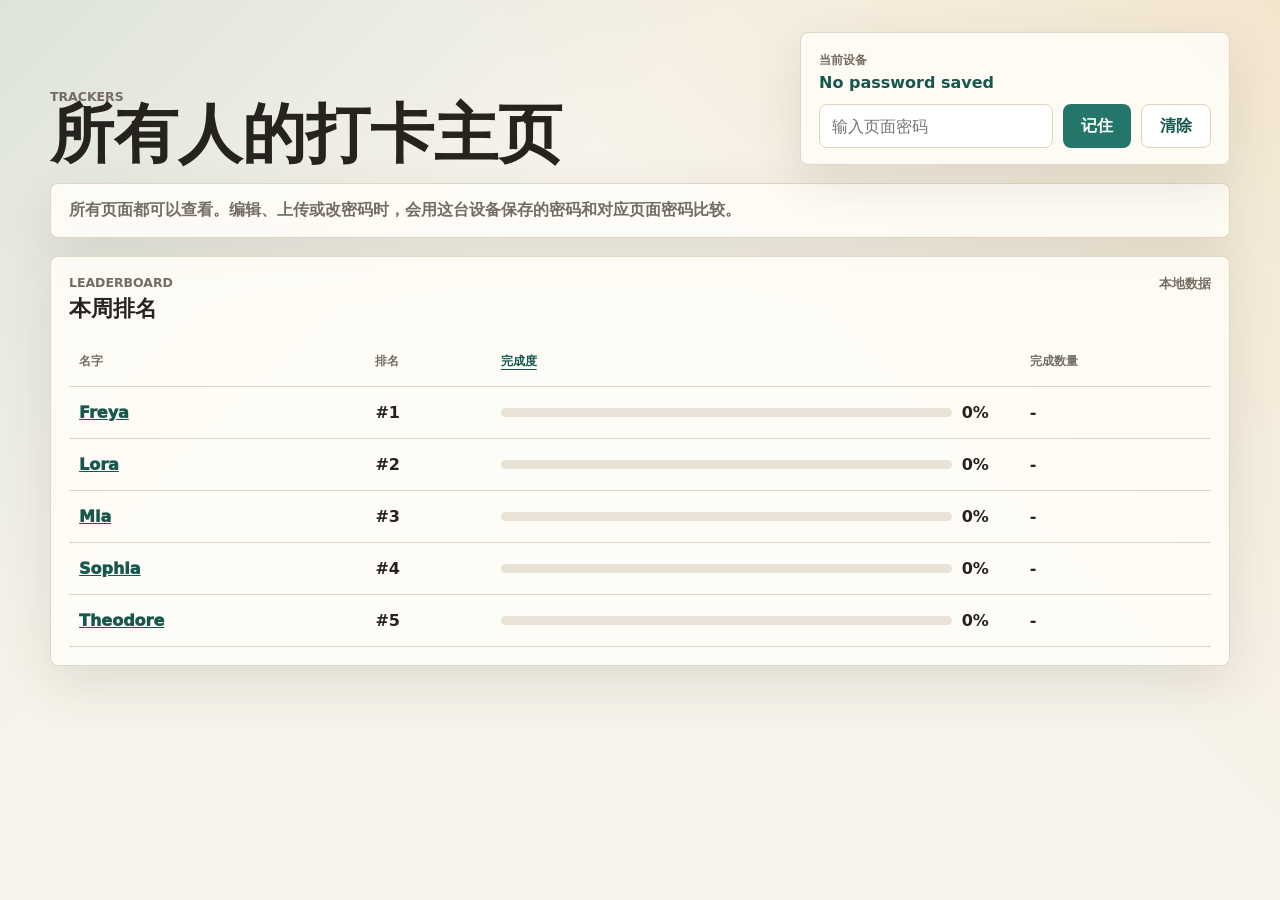
==== docs/index.html @ f343dc4a "Serve trackers site from docs" ====
<!DOCTYPE html>
<html lang="zh-CN">

<head>
    <meta charset="UTF-8">
    <meta name="viewport" content="width=device-width, initial-scale=1.0">
    <meta name="description" content="Trackers family check-in dashboard">
    <title>Trackers</title>
    <link rel="stylesheet" href="style.css">
</head>

<body>
    <main class="home-shell">
        <header class="home-header">
            <div>
                <p class="eyebrow">Trackers</p>
                <h1>所有人的打卡主页</h1>
            </div>
            <section class="password-panel" aria-label="当前设备密码">
                <div>
                    <span class="panel-label">当前设备</span>
                    <strong id="passwordState">No password saved</strong>
                </div>
                <form id="passwordForm" class="password-form">
                    <input id="passwordInput" type="password" autocomplete="current-password" placeholder="输入页面密码">
                    <button type="submit">记住</button>
                    <button id="clearPassword" type="button" class="ghost-button">清除</button>
                </form>
            </section>
        </header>

        <section class="notice-band">
            <p>所有页面都可以查看。编辑、上传或改密码时，会用这台设备保存的密码和对应页面密码比较。</p>
        </section>

        <section class="ranking-panel" aria-label="排名">
            <div class="section-heading">
                <div>
                    <p class="eyebrow">Leaderboard</p>
                    <h2>本周排名</h2>
                </div>
                <span id="rankingUpdated">本地数据</span>
            </div>
            <div class="ranking-table-wrap">
                <table class="ranking-table">
                    <thead>
                        <tr>
                            <th>名字</th>
                            <th>排名</th>
                            <th>
                                <button id="sortByProgress" class="sort-button" type="button">完成度</button>
                            </th>
                            <th>
                                <button id="sortByDone" class="sort-button" type="button">完成数量</button>
                            </th>
                        </tr>
                    </thead>
                    <tbody id="rankingBody"></tbody>
                </table>
            </div>
        </section>
    </main>

    <script src="app.js"></script>
</body>

</html>
---- docs/style.css ----
:root {
    --bg: #f7f3ea;
    --ink: #26231f;
    --muted: #756d63;
    --line: #ded3c2;
    --panel: #fffdf8;
    --accent: #25766a;
    --accent-strong: #17574d;
    --gold: #d89527;
    --shadow: 0 18px 50px rgba(66, 55, 38, 0.12);
}

* {
    box-sizing: border-box;
}

body {
    margin: 0;
    min-height: 100vh;
    background:
        linear-gradient(135deg, rgba(37, 118, 106, 0.12), transparent 34%),
        linear-gradient(225deg, rgba(216, 149, 39, 0.14), transparent 38%),
        var(--bg);
    color: var(--ink);
    font-family: Inter, ui-sans-serif, system-ui, -apple-system, BlinkMacSystemFont, "Segoe UI", sans-serif;
}

.home-shell {
    width: min(1180px, calc(100% - 32px));
    margin: 0 auto;
    padding: 32px 0 48px;
}

.home-header {
    display: grid;
    grid-template-columns: minmax(0, 1fr) minmax(320px, 430px);
    gap: 24px;
    align-items: end;
    margin-bottom: 18px;
}

.eyebrow,
.panel-label {
    margin: 0;
    color: var(--muted);
    font-size: 0.78rem;
    font-weight: 800;
    letter-spacing: 0;
    text-transform: uppercase;
}

h1,
h2,
p {
    margin: 0;
    letter-spacing: 0;
}

h1 {
    max-width: 720px;
    font-size: clamp(2rem, 5vw, 4.6rem);
    line-height: 0.95;
}

h2 {
    font-size: 1.35rem;
}

.password-panel,
.notice-band,
.ranking-panel {
    background: rgba(255, 253, 248, 0.88);
    border: 1px solid rgba(222, 211, 194, 0.9);
    border-radius: 8px;
    box-shadow: var(--shadow);
}

.password-panel {
    padding: 16px 18px;
}

.password-panel strong {
    display: block;
    margin-top: 4px;
    color: var(--accent-strong);
}

.password-form {
    display: grid;
    grid-template-columns: minmax(0, 1fr) auto auto;
    gap: 10px;
    margin-top: 12px;
}

.password-form input {
    min-width: 0;
    height: 44px;
    border: 1px solid var(--line);
    border-radius: 8px;
    padding: 0 12px;
    color: var(--ink);
    font: inherit;
}

button {
    min-height: 44px;
    border: 0;
    border-radius: 8px;
    padding: 0 18px;
    background: var(--accent);
    color: #fff;
    cursor: pointer;
    font: inherit;
    font-weight: 900;
}

.ghost-button {
    border: 1px solid var(--line);
    background: #fff;
    color: var(--accent-strong);
}

.notice-band {
    margin-bottom: 18px;
    padding: 16px 18px;
    color: var(--muted);
    font-weight: 700;
}

.ranking-panel {
    padding: 18px;
}

.section-heading {
    display: flex;
    align-items: flex-start;
    justify-content: space-between;
    gap: 12px;
    margin-bottom: 14px;
}

.section-heading h2 {
    margin-top: 4px;
}

#rankingUpdated {
    color: var(--muted);
    font-size: 0.84rem;
    font-weight: 800;
}

.ranking-table-wrap {
    width: 100%;
    overflow-x: auto;
}

.ranking-table {
    width: 100%;
    min-width: 620px;
    border-collapse: separate;
    border-spacing: 0;
}

.ranking-table th,
.ranking-table td {
    border-bottom: 1px solid var(--line);
    padding: 16px 10px;
    text-align: left;
}

.ranking-table th {
    color: var(--muted);
    font-size: 0.78rem;
    font-weight: 900;
    text-transform: uppercase;
}

.ranking-table td {
    font-weight: 800;
}

.ranking-table a {
    color: var(--accent-strong);
    font-weight: 950;
}

.sort-button {
    min-height: 0;
    border: 0;
    border-radius: 0;
    padding: 0;
    background: transparent;
    color: var(--muted);
    font-size: 0.78rem;
    font-weight: 900;
    text-transform: uppercase;
}

.sort-button.active {
    color: var(--accent-strong);
    text-decoration: underline;
    text-underline-offset: 4px;
}

.ranking-progress {
    display: grid;
    grid-template-columns: minmax(110px, 1fr) 48px;
    gap: 10px;
    align-items: center;
}

.progress-track {
    width: 100%;
    height: 9px;
    border-radius: 999px;
    background: #e9e2d6;
    overflow: hidden;
}

.progress-fill {
    height: 100%;
    border-radius: inherit;
    background: linear-gradient(90deg, var(--accent), var(--gold));
}

@media (max-width: 760px) {
    .home-shell {
        width: min(100% - 20px, 1180px);
        padding-top: 20px;
    }

    .home-header,
    .password-form {
        grid-template-columns: 1fr;
    }

    .section-heading {
        display: block;
    }

    #rankingUpdated {
        display: block;
        margin-top: 8px;
    }
}
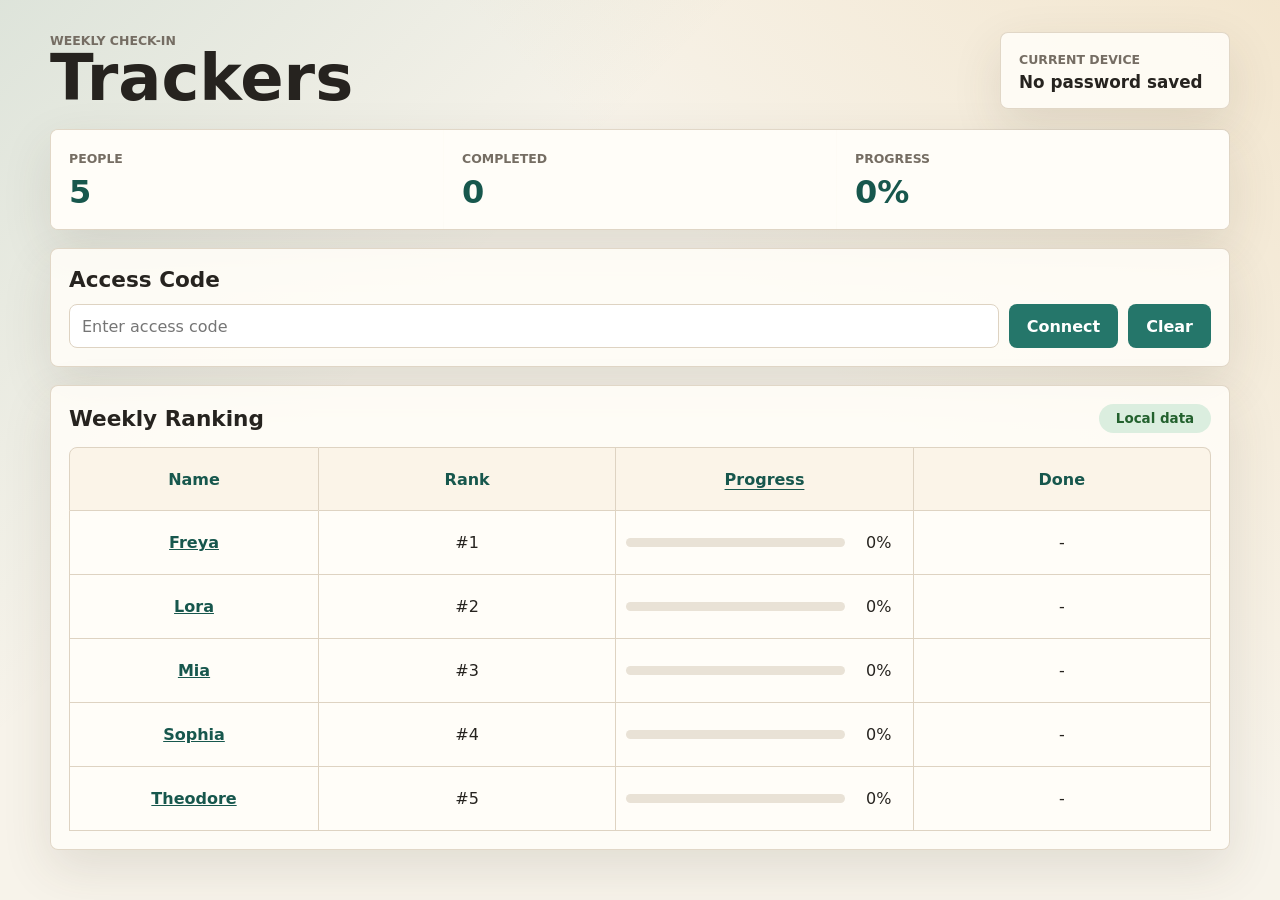
==== commit 046c6797: "Use Sophia UI for trackers home" ====
--- a/docs/index.html
+++ b/docs/index.html
@@ -6,52 +6,63 @@
     <meta name="viewport" content="width=device-width, initial-scale=1.0">
     <meta name="description" content="Trackers family check-in dashboard">
     <title>Trackers</title>
-    <link rel="stylesheet" href="style.css">
+    <link rel="stylesheet" href="tracker-shell.css">
 </head>
 
 <body>
-    <main class="home-shell">
-        <header class="home-header">
+    <main class="app-shell">
+        <section class="topbar">
             <div>
-                <p class="eyebrow">Trackers</p>
-                <h1>所有人的打卡主页</h1>
+                <p class="eyebrow">Weekly Check-in</p>
+                <h1>Trackers</h1>
             </div>
-            <section class="password-panel" aria-label="当前设备密码">
-                <div>
-                    <span class="panel-label">当前设备</span>
-                    <strong id="passwordState">No password saved</strong>
-                </div>
-                <form id="passwordForm" class="password-form">
-                    <input id="passwordInput" type="password" autocomplete="current-password" placeholder="输入页面密码">
-                    <button type="submit">记住</button>
-                    <button id="clearPassword" type="button" class="ghost-button">清除</button>
-                </form>
-            </section>
-        </header>
-
-        <section class="notice-band">
-            <p>所有页面都可以查看。编辑、上传或改密码时，会用这台设备保存的密码和对应页面密码比较。</p>
+            <div class="week-card">
+                <span class="week-label">Current Device</span>
+                <strong id="passwordState">No password saved</strong>
+            </div>
         </section>
 
-        <section class="ranking-panel" aria-label="排名">
-            <div class="section-heading">
-                <div>
-                    <p class="eyebrow">Leaderboard</p>
-                    <h2>本周排名</h2>
-                </div>
-                <span id="rankingUpdated">本地数据</span>
+        <section class="summary-strip" aria-label="Tracker summary">
+            <div>
+                <span class="summary-label">People</span>
+                <strong id="peopleCount">0</strong>
             </div>
-            <div class="ranking-table-wrap">
-                <table class="ranking-table">
+            <div>
+                <span class="summary-label">Completed</span>
+                <strong id="totalDone">0</strong>
+            </div>
+            <div>
+                <span class="summary-label">Progress</span>
+                <strong id="overallProgress">0%</strong>
+            </div>
+        </section>
+
+        <section id="accessGate" class="access-gate">
+            <h2>Access Code</h2>
+            <form id="passwordForm" class="access-form">
+                <input id="passwordInput" type="password" autocomplete="current-password" placeholder="Enter access code">
+                <button type="submit">Connect</button>
+                <button id="clearPassword" type="button" class="secondary-button">Clear</button>
+            </form>
+        </section>
+
+        <section class="tracker-panel">
+            <div class="panel-header">
+                <h2>Weekly Ranking</h2>
+                <span id="rankingUpdated" class="save-status saved">Local data</span>
+            </div>
+
+            <div class="table-wrap">
+                <table class="tracker-table ranking-table">
                     <thead>
                         <tr>
-                            <th>名字</th>
-                            <th>排名</th>
+                            <th class="item-col">Name</th>
+                            <th>Rank</th>
                             <th>
-                                <button id="sortByProgress" class="sort-button" type="button">完成度</button>
+                                <button id="sortByProgress" class="sort-button" type="button">Progress</button>
                             </th>
                             <th>
-                                <button id="sortByDone" class="sort-button" type="button">完成数量</button>
+                                <button id="sortByDone" class="sort-button" type="button">Done</button>
                             </th>
                         </tr>
                     </thead>
--- a/docs/tracker-shell.css
+++ b/docs/tracker-shell.css
@@ -0,0 +1,409 @@
+:root {
+    --bg: #f7f3ea;
+    --ink: #26231f;
+    --muted: #756d63;
+    --line: #ded3c2;
+    --panel: #fffdf8;
+    --accent: #25766a;
+    --accent-strong: #17574d;
+    --accent-soft: #d9eee8;
+    --gold: #d89527;
+    --disabled: #f1eee8;
+    --disabled-text: #aaa196;
+    --shadow: 0 18px 50px rgba(66, 55, 38, 0.12);
+}
+
+* {
+    box-sizing: border-box;
+}
+
+body {
+    margin: 0;
+    min-height: 100vh;
+    background:
+        linear-gradient(135deg, rgba(37, 118, 106, 0.12), transparent 34%),
+        linear-gradient(225deg, rgba(216, 149, 39, 0.14), transparent 38%),
+        var(--bg);
+    color: var(--ink);
+    font-family: Inter, ui-sans-serif, system-ui, -apple-system, BlinkMacSystemFont, "Segoe UI", sans-serif;
+}
+
+.app-shell {
+    width: min(1180px, calc(100% - 32px));
+    margin: 0 auto;
+    padding: 32px 0 48px;
+}
+
+.topbar {
+    display: flex;
+    align-items: flex-end;
+    justify-content: space-between;
+    gap: 24px;
+    margin-bottom: 20px;
+}
+
+.eyebrow,
+.summary-label,
+.week-label {
+    margin: 0;
+    color: var(--muted);
+    font-size: 0.78rem;
+    font-weight: 800;
+    letter-spacing: 0;
+    text-transform: uppercase;
+}
+
+h1,
+h2,
+h3 {
+    margin: 0;
+    letter-spacing: 0;
+}
+
+h1 {
+    font-size: clamp(2rem, 5vw, 4.6rem);
+    line-height: 0.95;
+}
+
+h2 {
+    font-size: 1.35rem;
+}
+
+.week-card,
+.summary-strip,
+.tracker-panel,
+.access-gate {
+    background: rgba(255, 253, 248, 0.88);
+    border: 1px solid rgba(222, 211, 194, 0.9);
+    box-shadow: var(--shadow);
+}
+
+.week-card {
+    min-width: 230px;
+    border-radius: 8px;
+    padding: 16px 18px;
+}
+
+.week-card strong {
+    display: block;
+    margin-top: 4px;
+    font-size: 1.05rem;
+}
+
+.summary-strip {
+    display: grid;
+    grid-template-columns: repeat(3, 1fr);
+    gap: 1px;
+    overflow: hidden;
+    border-radius: 8px;
+    margin-bottom: 18px;
+}
+
+.summary-strip > div {
+    min-height: 92px;
+    padding: 18px;
+    background: var(--panel);
+}
+
+.summary-strip strong {
+    display: block;
+    margin-top: 6px;
+    font-size: 2rem;
+    color: var(--accent-strong);
+}
+
+.tracker-panel,
+.access-gate {
+    border-radius: 8px;
+    padding: 18px;
+}
+
+.access-gate {
+    margin-bottom: 18px;
+}
+
+.access-form {
+    display: flex;
+    gap: 10px;
+    margin-top: 12px;
+}
+
+.access-form input {
+    flex: 1;
+    min-width: 0;
+    height: 44px;
+    border: 1px solid var(--line);
+    border-radius: 8px;
+    padding: 0 12px;
+    color: var(--ink);
+    font: inherit;
+}
+
+.access-form button {
+    height: 44px;
+    border: 0;
+    border-radius: 8px;
+    padding: 0 18px;
+    background: var(--accent);
+    color: #fff;
+    cursor: pointer;
+    font: inherit;
+    font-weight: 900;
+}
+
+.secondary-button {
+    border: 1px solid var(--line);
+    background: #fff;
+    color: var(--accent-strong);
+}
+
+.panel-header {
+    display: flex;
+    align-items: center;
+    justify-content: space-between;
+    gap: 12px;
+    margin-bottom: 14px;
+}
+
+.save-status {
+    min-width: 112px;
+    border-radius: 999px;
+    padding: 7px 12px;
+    background: var(--accent-soft);
+    color: var(--accent-strong);
+    font-size: 0.84rem;
+    font-weight: 800;
+    text-align: center;
+}
+
+.save-status.saving {
+    background: #fff0c9;
+    color: #8a5b05;
+}
+
+.save-status.saved {
+    background: #dbeedf;
+    color: #23612e;
+}
+
+.save-status.error {
+    background: #ffe0dd;
+    color: #9b241a;
+}
+
+.error-message {
+    margin: 0 0 14px;
+    border: 1px solid #efb3ad;
+    border-radius: 8px;
+    padding: 10px 12px;
+    background: #fff4f2;
+    color: #9b241a;
+    font-size: 0.92rem;
+    font-weight: 700;
+}
+
+.table-wrap {
+    width: 100%;
+    overflow-x: auto;
+}
+
+.tracker-table {
+    width: 100%;
+    min-width: 860px;
+    border-collapse: separate;
+    border-spacing: 0;
+    table-layout: fixed;
+}
+
+.tracker-table th,
+.tracker-table td {
+    border-right: 1px solid var(--line);
+    border-bottom: 1px solid var(--line);
+    height: 82px;
+    padding: 10px;
+    text-align: center;
+    background: #fffdf8;
+}
+
+.tracker-table th:first-child,
+.tracker-table td:first-child {
+    border-left: 1px solid var(--line);
+}
+
+.tracker-table thead th {
+    border-top: 1px solid var(--line);
+    background: #fbf4e8;
+    color: var(--accent-strong);
+}
+
+.tracker-table thead th:first-child {
+    border-top-left-radius: 8px;
+}
+
+.tracker-table thead th:last-child {
+    border-top-right-radius: 8px;
+}
+
+.item-col {
+    width: 250px;
+}
+
+.item-cell {
+    text-align: left;
+}
+
+.item-name {
+    display: block;
+    font-size: 1rem;
+    font-weight: 900;
+}
+
+.item-detail {
+    display: block;
+    margin-top: 5px;
+    color: var(--muted);
+    font-size: 0.85rem;
+}
+
+.day-name {
+    display: block;
+    font-size: 0.96rem;
+}
+
+.day-date {
+    display: block;
+    margin-top: 4px;
+    color: var(--muted);
+    font-size: 0.8rem;
+}
+
+.check-cell.disabled {
+    background: var(--disabled);
+    color: var(--disabled-text);
+}
+
+.not-scheduled {
+    color: var(--disabled-text);
+    font-size: 0.82rem;
+    font-weight: 800;
+}
+
+.check-button {
+    width: 42px;
+    height: 42px;
+    border: 2px solid #b7aa99;
+    border-radius: 50%;
+    background: #fff;
+    color: transparent;
+    cursor: pointer;
+    font-size: 1.25rem;
+    line-height: 1;
+}
+
+.check-button:hover {
+    border-color: var(--accent);
+}
+
+.check-button.checked {
+    border-color: var(--accent);
+    background: var(--accent);
+    color: #fff;
+}
+
+.check-button:disabled {
+    cursor: progress;
+    opacity: 0.68;
+}
+
+.update-time {
+    display: block;
+    margin-top: 8px;
+    color: var(--muted);
+    font-size: 0.72rem;
+    font-weight: 700;
+}
+
+.empty-row {
+    height: 120px;
+    color: var(--muted);
+    font-weight: 800;
+}
+
+.today {
+    box-shadow: inset 0 0 0 3px rgba(216, 149, 39, 0.24);
+}
+
+.ranking-table th,
+.ranking-table td {
+    height: 64px;
+}
+
+.ranking-table a {
+    color: var(--accent-strong);
+}
+
+.ranking-progress {
+    display: grid;
+    grid-template-columns: minmax(120px, 1fr) 48px;
+    gap: 10px;
+    align-items: center;
+}
+
+.progress-track {
+    width: 100%;
+    height: 9px;
+    border-radius: 999px;
+    background: #e9e2d6;
+    overflow: hidden;
+}
+
+.progress-fill {
+    height: 100%;
+    border-radius: inherit;
+    background: linear-gradient(90deg, var(--accent), var(--gold));
+}
+
+.sort-button {
+    min-height: 0;
+    border: 0;
+    border-radius: 0;
+    padding: 0;
+    background: transparent;
+    color: var(--accent-strong);
+    font: inherit;
+    font-weight: 900;
+    cursor: pointer;
+}
+
+.sort-button.active {
+    text-decoration: underline;
+    text-underline-offset: 4px;
+}
+
+@media (max-width: 760px) {
+    .app-shell {
+        width: min(100% - 20px, 1180px);
+        padding-top: 20px;
+    }
+
+    .topbar {
+        display: block;
+    }
+
+    .week-card {
+        margin-top: 18px;
+    }
+
+    .summary-strip {
+        grid-template-columns: 1fr;
+    }
+
+    .access-form {
+        display: block;
+    }
+
+    .access-form button {
+        width: 100%;
+        margin-top: 10px;
+    }
+}
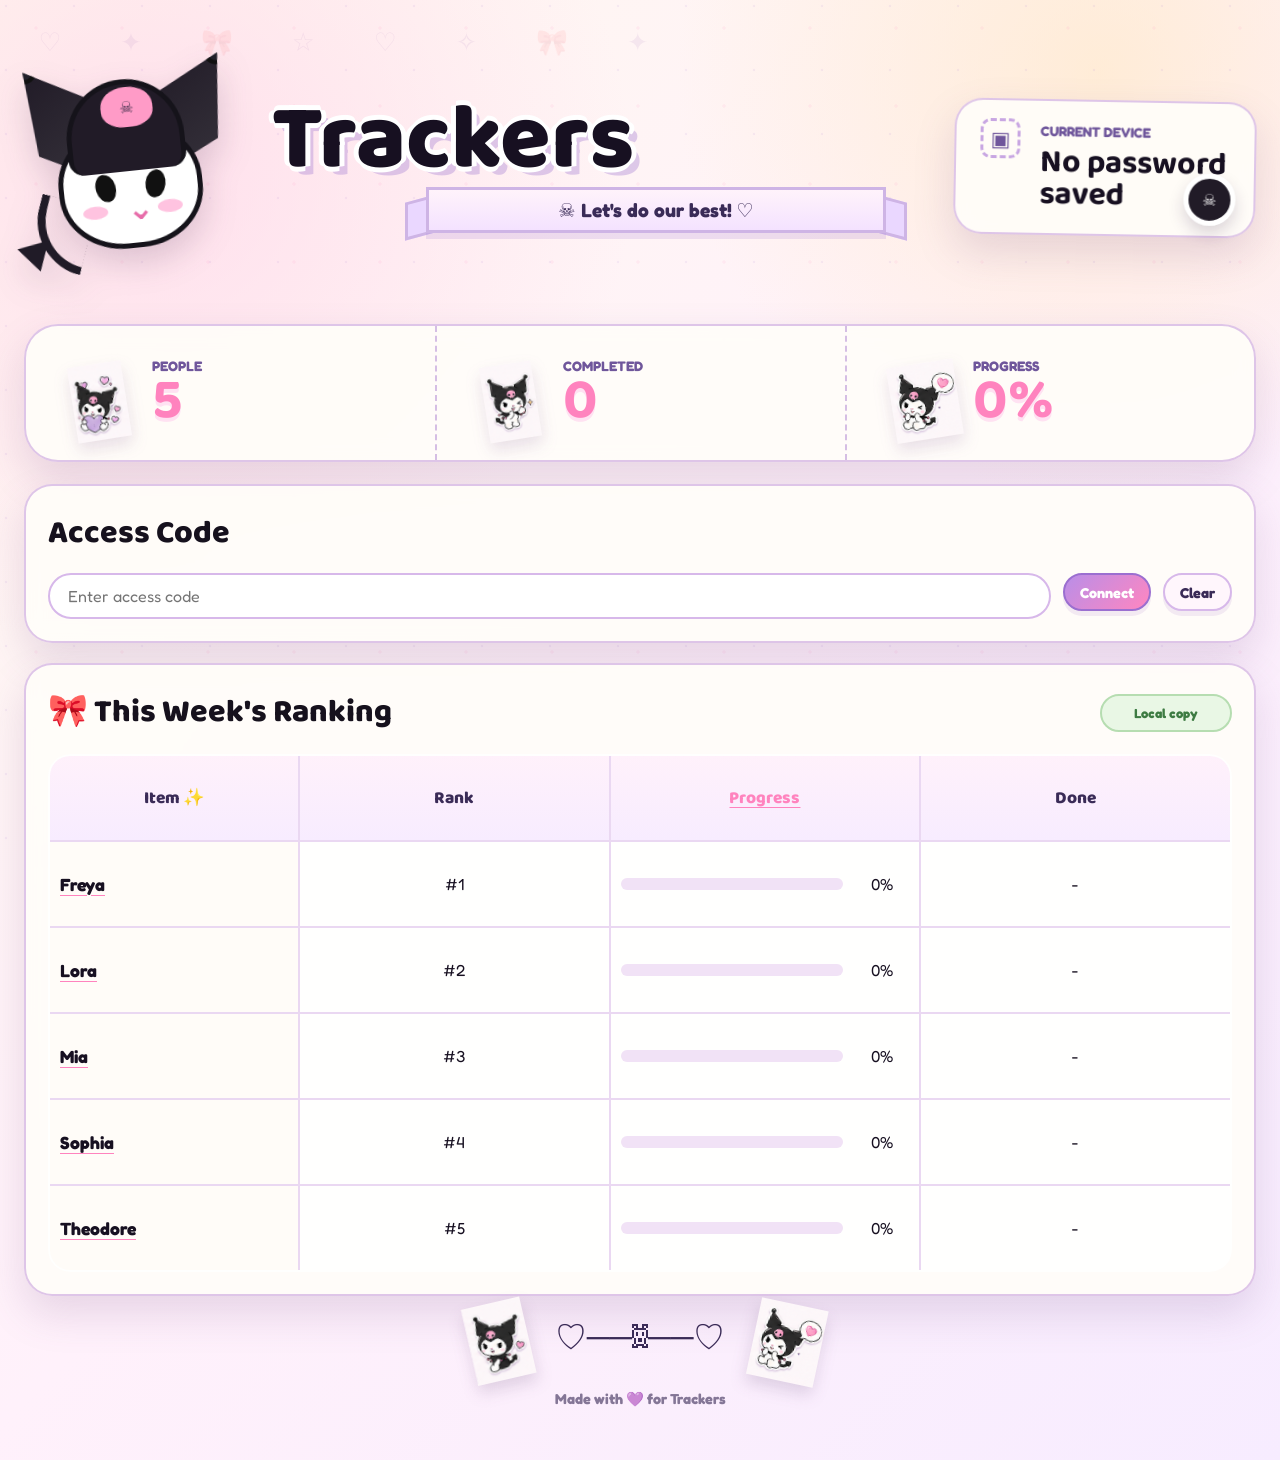
==== commit c090d457: "Use live Sophia Kuromi UI" ====
--- a/docs/index.html
+++ b/docs/index.html
@@ -10,28 +10,50 @@
 </head>
 
 <body>
+    <div class="page-pattern" aria-hidden="true"></div>
+
     <main class="app-shell">
-        <section class="topbar">
-            <div>
-                <p class="eyebrow">Weekly Check-in</p>
+        <section class="hero">
+            <div class="hero-copy">
+                <div class="hero-mascot mini-title-mascot" aria-hidden="true">
+                    <div class="mascot">
+                        <div class="ear ear-left"></div>
+                        <div class="ear ear-right"></div>
+                        <div class="face">
+                            <div class="skull">☠</div>
+                            <div class="eye eye-left"></div>
+                            <div class="eye eye-right"></div>
+                            <div class="blush blush-left"></div>
+                            <div class="blush blush-right"></div>
+                        </div>
+                        <div class="tail"></div>
+                    </div>
+                </div>
                 <h1>Trackers</h1>
+                <p class="ribbon"><span>☠</span> Let's do our best! <span>♡</span></p>
             </div>
+
             <div class="week-card">
+                <span class="calendar-icon" aria-hidden="true">▣</span>
                 <span class="week-label">Current Device</span>
                 <strong id="passwordState">No password saved</strong>
+                <span class="mini-mascot" aria-hidden="true">☠</span>
             </div>
         </section>
 
         <section class="summary-strip" aria-label="Tracker summary">
-            <div>
+            <div class="summary-card">
+                <span class="summary-icon"><img src="assets/item-3.png" alt=""></span>
                 <span class="summary-label">People</span>
                 <strong id="peopleCount">0</strong>
             </div>
-            <div>
+            <div class="summary-card">
+                <span class="summary-icon"><img src="assets/item-2.png" alt=""></span>
                 <span class="summary-label">Completed</span>
                 <strong id="totalDone">0</strong>
             </div>
-            <div>
+            <div class="summary-card">
+                <span class="summary-icon"><img src="assets/item-4.png" alt=""></span>
                 <span class="summary-label">Progress</span>
                 <strong id="overallProgress">0%</strong>
             </div>
@@ -48,15 +70,17 @@
 
         <section class="tracker-panel">
             <div class="panel-header">
-                <h2>Weekly Ranking</h2>
-                <span id="rankingUpdated" class="save-status saved">Local data</span>
+                <h2><span aria-hidden="true">🎀</span> This Week's Ranking</h2>
+                <div class="panel-actions">
+                    <span id="rankingUpdated" class="save-status saved">Local copy</span>
+                </div>
             </div>
 
             <div class="table-wrap">
                 <table class="tracker-table ranking-table">
                     <thead>
                         <tr>
-                            <th class="item-col">Name</th>
+                            <th class="item-col">Item ✨</th>
                             <th>Rank</th>
                             <th>
                                 <button id="sortByProgress" class="sort-button" type="button">Progress</button>
@@ -70,6 +94,13 @@
                 </table>
             </div>
         </section>
+
+        <div class="sticker-floor" aria-hidden="true">
+            <span class="book-sticker"><img src="assets/item-1.png" alt=""></span>
+            <span class="bat-ribbon">♡──☠──♡</span>
+            <span class="potion-sticker"><img src="assets/item-4.png" alt=""></span>
+        </div>
+        <footer class="footer">Made with 💜 for Trackers</footer>
     </main>
 
     <script src="app.js"></script>
--- a/docs/tracker-shell.css
+++ b/docs/tracker-shell.css
@@ -1,16 +1,19 @@
+@import url('https://fonts.googleapis.com/css2?family=Baloo+2:wght@600;700;800&family=Fredoka:wght@500;600;700&display=swap');
+
 :root {
-    --bg: #f7f3ea;
-    --ink: #26231f;
-    --muted: #756d63;
-    --line: #ded3c2;
-    --panel: #fffdf8;
-    --accent: #25766a;
-    --accent-strong: #17574d;
-    --accent-soft: #d9eee8;
-    --gold: #d89527;
-    --disabled: #f1eee8;
-    --disabled-text: #aaa196;
-    --shadow: 0 18px 50px rgba(66, 55, 38, 0.12);
+    --ink: #171021;
+    --plum: #6f569b;
+    --deep-plum: #3a2b57;
+    --violet: #a881d5;
+    --pink: #ff83be;
+    --soft-pink: #ffeaf6;
+    --cream: #fffaf1;
+    --paper: rgba(255, 253, 249, 0.92);
+    --line: #ead8f2;
+    --line-strong: #d7b8ea;
+    --gold: #ffd36e;
+    --shadow: 0 18px 40px rgba(122, 82, 141, 0.18);
+    --soft-shadow: 0 8px 24px rgba(152, 105, 171, 0.14);
 }
 
 * {
@@ -20,228 +23,601 @@
 body {
     margin: 0;
     min-height: 100vh;
+    color: var(--ink);
+    font-family: 'Fredoka', ui-sans-serif, system-ui, -apple-system, BlinkMacSystemFont, "Segoe UI", sans-serif;
     background:
-        linear-gradient(135deg, rgba(37, 118, 106, 0.12), transparent 34%),
-        linear-gradient(225deg, rgba(216, 149, 39, 0.14), transparent 38%),
-        var(--bg);
-    color: var(--ink);
-    font-family: Inter, ui-sans-serif, system-ui, -apple-system, BlinkMacSystemFont, "Segoe UI", sans-serif;
+        radial-gradient(circle at 12% 12%, rgba(255, 205, 232, 0.55), transparent 28%),
+        radial-gradient(circle at 86% 5%, rgba(255, 230, 184, 0.52), transparent 24%),
+        linear-gradient(135deg, #fff8ee 0%, #fff1fb 52%, #f7ecff 100%);
+    overflow-x: hidden;
+}
+
+.page-pattern {
+    position: fixed;
+    inset: 0;
+    pointer-events: none;
+    opacity: 0.52;
+    background-image:
+        radial-gradient(circle at 6px 6px, rgba(169, 129, 213, 0.2) 1.4px, transparent 1.6px),
+        radial-gradient(circle at 36px 28px, rgba(255, 131, 190, 0.18) 1.5px, transparent 1.7px);
+    background-size: 68px 64px, 86px 78px;
+}
+
+.page-pattern::before,
+.page-pattern::after {
+    content: "♡  ✦  🎀  ☆  ♡  ✧  🎀  ✦";
+    position: fixed;
+    left: 3vw;
+    right: 3vw;
+    color: rgba(143, 94, 178, 0.18);
+    font-size: clamp(1rem, 2vw, 1.8rem);
+    letter-spacing: 26px;
+    white-space: nowrap;
+}
+
+.page-pattern::before {
+    top: 26px;
+}
+
+.page-pattern::after {
+    bottom: 28px;
 }
 
 .app-shell {
-    width: min(1180px, calc(100% - 32px));
+    width: min(1380px, calc(100% - 48px));
     margin: 0 auto;
-    padding: 32px 0 48px;
-}
-
-.topbar {
-    display: flex;
-    align-items: flex-end;
-    justify-content: space-between;
+    padding: 30px 0 34px;
+    position: relative;
+    z-index: 1;
+}
+
+.hero {
+    min-height: 276px;
+    display: grid;
+    grid-template-columns: minmax(520px, 1fr) 330px;
+    align-items: center;
     gap: 24px;
-    margin-bottom: 20px;
+    margin-bottom: 18px;
+}
+
+.sr-only {
+    position: absolute;
+    width: 1px;
+    height: 1px;
+    padding: 0;
+    margin: -1px;
+    overflow: hidden;
+    clip: rect(0, 0, 0, 0);
+    white-space: nowrap;
+    border: 0;
+}
+
+.hero-mascot {
+    min-height: 248px;
+    position: relative;
+}
+
+.mascot {
+    position: absolute;
+    left: 24px;
+    top: 8px;
+    width: 210px;
+    height: 218px;
+    filter: drop-shadow(0 14px 16px rgba(69, 43, 77, 0.18));
+    transform: rotate(-6deg);
+}
+
+.ear {
+    position: absolute;
+    top: 8px;
+    width: 78px;
+    height: 112px;
+    background: linear-gradient(145deg, #211b27, #35313a);
+    border: 4px solid #16131a;
+    z-index: 1;
+}
+
+.ear::before {
+    content: "";
+    position: absolute;
+    width: 18px;
+    height: 18px;
+    border-radius: 50%;
+    background: #22202a;
+    border: 4px solid #111;
+    top: -16px;
+}
+
+.ear-left {
+    left: 2px;
+    clip-path: polygon(8% 2%, 96% 34%, 82% 100%, 18% 78%);
+}
+
+.ear-left::before {
+    left: -10px;
+}
+
+.ear-right {
+    right: 0;
+    clip-path: polygon(92% 2%, 4% 34%, 18% 100%, 82% 78%);
+}
+
+.ear-right::before {
+    right: -10px;
+}
+
+.face {
+    position: absolute;
+    left: 32px;
+    top: 70px;
+    width: 144px;
+    height: 126px;
+    border-radius: 48% 48% 45% 45%;
+    background: #fff;
+    border: 5px solid #15131a;
+    z-index: 2;
+}
+
+.face::before {
+    content: "";
+    position: absolute;
+    inset: -48px 8px 72px;
+    background: #211b27;
+    border: 5px solid #15131a;
+    border-bottom: 0;
+    border-radius: 70px 70px 18px 18px;
+    z-index: -1;
+}
+
+.skull {
+    position: absolute;
+    left: 45px;
+    top: -40px;
+    width: 52px;
+    height: 40px;
+    display: grid;
+    place-items: center;
+    border-radius: 48% 48% 42% 42%;
+    background: #ff9bc7;
+    color: #46334f;
+    font-size: 1rem;
+    font-weight: 800;
+}
+
+.eye {
+    position: absolute;
+    top: 45px;
+    width: 20px;
+    height: 28px;
+    background: #111;
+    border-radius: 50%;
+}
+
+.eye-left {
+    left: 32px;
+    transform: rotate(-12deg);
+}
+
+.eye-right {
+    right: 32px;
+    transform: rotate(12deg);
+}
+
+.face::after {
+    content: "⌄";
+    position: absolute;
+    left: 61px;
+    top: 62px;
+    color: #e76ca9;
+    font-size: 2rem;
+    font-weight: 800;
+}
+
+.blush {
+    position: absolute;
+    top: 76px;
+    width: 25px;
+    height: 13px;
+    border-radius: 50%;
+    background: rgba(255, 145, 197, 0.54);
+}
+
+.blush-left {
+    left: 17px;
+}
+
+.blush-right {
+    right: 17px;
+}
+
+.tail {
+    position: absolute;
+    left: 2px;
+    top: 140px;
+    width: 56px;
+    height: 70px;
+    border-left: 8px solid #201b27;
+    border-bottom: 8px solid #201b27;
+    border-radius: 0 0 0 58px;
+    transform: rotate(20deg);
+}
+
+.tail::after {
+    content: "";
+    position: absolute;
+    left: -19px;
+    bottom: -14px;
+    border-top: 16px solid transparent;
+    border-bottom: 16px solid transparent;
+    border-right: 28px solid #201b27;
+}
+
+.hero-copy {
+    align-self: center;
+}
+
+.title-art {
+    display: block;
+    width: min(660px, 100%);
+    height: auto;
+    filter: drop-shadow(0 18px 20px rgba(128, 81, 148, 0.12));
+}
+
+.sparkle-row {
+    color: var(--deep-plum);
+    font-size: 1.2rem;
+    margin-bottom: 4px;
+    opacity: 0.9;
 }
 
 .eyebrow,
-.summary-label,
-.week-label {
+.week-label,
+.summary-label {
     margin: 0;
-    color: var(--muted);
-    font-size: 0.78rem;
+    color: var(--plum);
+    font-size: 0.86rem;
     font-weight: 800;
     letter-spacing: 0;
     text-transform: uppercase;
 }
 
 h1,
-h2,
-h3 {
+h2 {
     margin: 0;
     letter-spacing: 0;
 }
 
 h1 {
-    font-size: clamp(2rem, 5vw, 4.6rem);
-    line-height: 0.95;
-}
-
-h2 {
-    font-size: 1.35rem;
+    color: #171021;
+    font-family: 'Baloo 2', 'Fredoka', sans-serif;
+    font-size: clamp(3.6rem, 7.2vw, 6.4rem);
+    line-height: 0.82;
+    font-weight: 800;
+    text-shadow:
+        0 5px 0 #ffffff,
+        5px 0 0 #ffffff,
+        -5px 0 0 #ffffff,
+        0 -5px 0 #ffffff,
+        8px 8px 0 rgba(174, 139, 215, 0.42);
+}
+
+h1::first-line {
+    color: #171021;
+}
+
+.ribbon {
+    width: min(460px, 92%);
+    margin: 8px 0 0 154px;
+    padding: 8px 22px;
+    color: var(--deep-plum);
+    background: linear-gradient(180deg, #fff3fb, #f4e2ff);
+    border: 3px solid #ceb4e5;
+    box-shadow: 0 6px 0 rgba(174, 139, 215, 0.22);
+    text-align: center;
+    font-size: 1.2rem;
+    font-weight: 800;
+    position: relative;
+}
+
+.ribbon::before,
+.ribbon::after {
+    content: "";
+    position: absolute;
+    top: 7px;
+    width: 36px;
+    height: 32px;
+    background: #ead7ff;
+    border: 3px solid #ceb4e5;
+    z-index: -1;
+}
+
+.ribbon::before {
+    left: -24px;
+    transform: skewY(-15deg);
+}
+
+.ribbon::after {
+    right: -24px;
+    transform: skewY(15deg);
 }
 
 .week-card,
 .summary-strip,
 .tracker-panel,
 .access-gate {
-    background: rgba(255, 253, 248, 0.88);
-    border: 1px solid rgba(222, 211, 194, 0.9);
+    background: var(--paper);
+    border: 2px solid rgba(218, 190, 229, 0.88);
     box-shadow: var(--shadow);
+    backdrop-filter: blur(10px);
 }
 
 .week-card {
-    min-width: 230px;
-    border-radius: 8px;
-    padding: 16px 18px;
+    justify-self: end;
+    width: 302px;
+    min-height: 134px;
+    border-radius: 28px;
+    padding: 22px 28px;
+    position: relative;
+    transform: rotate(1deg);
+}
+
+.calendar-icon {
+    position: absolute;
+    left: 24px;
+    top: 18px;
+    width: 40px;
+    height: 40px;
+    display: grid;
+    place-items: center;
+    color: var(--plum);
+    border: 3px dashed #c8a6e2;
+    border-radius: 10px;
+    font-size: 1.3rem;
+}
+
+.week-card .week-label {
+    display: block;
+    margin-left: 56px;
 }
 
 .week-card strong {
     display: block;
-    margin-top: 4px;
-    font-size: 1.05rem;
+    margin: 8px 0 0 56px;
+    color: var(--ink);
+    font-family: 'Baloo 2', sans-serif;
+    font-size: 2rem;
+    line-height: 1;
+}
+
+.mini-mascot {
+    position: absolute;
+    right: 18px;
+    bottom: 10px;
+    width: 52px;
+    height: 52px;
+    display: grid;
+    place-items: center;
+    color: #fff;
+    background: #211b27;
+    border: 5px solid #fff;
+    border-radius: 50%;
+    box-shadow: 0 8px 16px rgba(57, 32, 72, 0.18);
 }
 
 .summary-strip {
     display: grid;
     grid-template-columns: repeat(3, 1fr);
-    gap: 1px;
+    gap: 0;
+    min-height: 138px;
+    border-radius: 34px;
+    margin-bottom: 22px;
     overflow: hidden;
-    border-radius: 8px;
-    margin-bottom: 18px;
-}
-
-.summary-strip > div {
-    min-height: 92px;
-    padding: 18px;
-    background: var(--panel);
-}
-
-.summary-strip strong {
-    display: block;
-    margin-top: 6px;
+}
+
+.summary-card {
+    display: grid;
+    grid-template-columns: 76px 1fr;
+    grid-template-rows: auto auto;
+    align-content: center;
+    gap: 2px 16px;
+    padding: 20px 34px;
+    position: relative;
+}
+
+.summary-card + .summary-card {
+    border-left: 2px dashed rgba(197, 166, 219, 0.72);
+}
+
+.summary-icon {
+    grid-row: 1 / span 2;
+    align-self: center;
+    justify-self: center;
+    width: 58px;
+    height: 58px;
+    display: grid;
+    place-items: center;
+    background: transparent;
+    border-radius: 0;
+    transform: rotate(-9deg);
+    box-shadow: none;
+}
+
+.summary-icon img {
+    max-width: 76px;
+    max-height: 76px;
+    object-fit: contain;
+    filter: drop-shadow(0 8px 8px rgba(116, 76, 138, 0.16));
+}
+
+.summary-card strong {
+    color: var(--pink);
+    font-family: 'Baloo 2', sans-serif;
+    font-size: 3.6rem;
+    line-height: 0.9;
+    text-shadow: 0 4px 0 #ffe2f2;
+}
+
+.access-gate,
+.tracker-panel {
+    border-radius: 28px;
+    padding: 22px;
+}
+
+.access-gate {
+    margin-bottom: 20px;
+}
+
+.access-gate h2,
+.tracker-panel h2 {
+    color: #16111d;
+    font-family: 'Baloo 2', sans-serif;
     font-size: 2rem;
-    color: var(--accent-strong);
-}
-
-.tracker-panel,
-.access-gate {
-    border-radius: 8px;
-    padding: 18px;
-}
-
-.access-gate {
-    margin-bottom: 18px;
+    font-weight: 800;
 }
 
 .access-form {
     display: flex;
-    gap: 10px;
-    margin-top: 12px;
+    gap: 12px;
+    margin-top: 14px;
 }
 
 .access-form input {
     flex: 1;
     min-width: 0;
-    height: 44px;
-    border: 1px solid var(--line);
-    border-radius: 8px;
-    padding: 0 12px;
+    height: 46px;
+    border: 2px solid var(--line-strong);
+    border-radius: 999px;
+    padding: 0 18px;
+    background: #fff;
     color: var(--ink);
     font: inherit;
-}
-
-.access-form button {
-    height: 44px;
-    border: 0;
-    border-radius: 8px;
-    padding: 0 18px;
-    background: var(--accent);
-    color: #fff;
+    outline: none;
+}
+
+.access-form input:focus {
+    border-color: var(--violet);
+    box-shadow: 0 0 0 4px rgba(168, 129, 213, 0.18);
+}
+
+.access-form button,
+.sync-btn {
+    height: 38px;
+    border: 2px solid #d7b8ea;
+    border-radius: 999px;
+    padding: 0 15px;
+    background: #fff6fc;
+    color: var(--deep-plum);
     cursor: pointer;
     font: inherit;
-    font-weight: 900;
-}
-
-.secondary-button {
-    border: 1px solid var(--line);
-    background: #fff;
-    color: var(--accent-strong);
+    font-size: 0.9rem;
+    font-weight: 800;
+    box-shadow: 0 5px 0 rgba(177, 136, 205, 0.16);
+    transition: transform 0.18s ease, box-shadow 0.18s ease, background 0.18s ease;
+}
+
+.access-form button,
+.sync-btn.primary {
+    color: #fff;
+    border-color: #9b6fd0;
+    background: linear-gradient(135deg, #b98ee8, #ff86c0);
+}
+
+.sync-btn:hover,
+.access-form button:hover {
+    transform: translateY(-2px);
+    box-shadow: 0 7px 0 rgba(177, 136, 205, 0.18);
 }
 
 .panel-header {
     display: flex;
     align-items: center;
     justify-content: space-between;
-    gap: 12px;
-    margin-bottom: 14px;
+    gap: 16px;
+    margin-bottom: 16px;
+}
+
+.panel-actions {
+    display: flex;
+    align-items: center;
+    justify-content: flex-end;
+    gap: 10px;
+    flex-wrap: wrap;
 }
 
 .save-status {
-    min-width: 112px;
+    min-width: 132px;
     border-radius: 999px;
-    padding: 7px 12px;
-    background: var(--accent-soft);
-    color: var(--accent-strong);
-    font-size: 0.84rem;
+    padding: 9px 13px;
+    background: #f5eaff;
+    color: var(--deep-plum);
+    border: 2px solid #dec8ef;
+    font-size: 0.82rem;
     font-weight: 800;
     text-align: center;
 }
 
 .save-status.saving {
-    background: #fff0c9;
-    color: #8a5b05;
+    background: #fff2be;
+    color: #7a5a00;
+    border-color: #f5d35f;
 }
 
 .save-status.saved {
-    background: #dbeedf;
-    color: #23612e;
+    background: #e9f7e5;
+    color: #3d7b42;
+    border-color: #b6ddb1;
 }
 
 .save-status.error {
-    background: #ffe0dd;
-    color: #9b241a;
+    background: #ffe4ee;
+    color: #a33b68;
+    border-color: #ffadc9;
 }
 
 .error-message {
     margin: 0 0 14px;
-    border: 1px solid #efb3ad;
-    border-radius: 8px;
-    padding: 10px 12px;
-    background: #fff4f2;
-    color: #9b241a;
-    font-size: 0.92rem;
+    border: 2px solid #ffadc9;
+    border-radius: 18px;
+    padding: 10px 14px;
+    background: #fff0f6;
+    color: #943b63;
+    font-size: 0.95rem;
     font-weight: 700;
 }
 
 .table-wrap {
     width: 100%;
     overflow-x: auto;
+    border-radius: 22px;
 }
 
 .tracker-table {
     width: 100%;
-    min-width: 860px;
-    border-collapse: separate;
-    border-spacing: 0;
+    min-width: 1040px;
+    border-collapse: collapse;
     table-layout: fixed;
+    overflow: hidden;
+    border: 2px solid var(--line);
+    border-radius: 22px;
+    background: rgba(255, 255, 255, 0.72);
 }
 
 .tracker-table th,
 .tracker-table td {
-    border-right: 1px solid var(--line);
-    border-bottom: 1px solid var(--line);
-    height: 82px;
+    height: 108px;
     padding: 10px;
     text-align: center;
-    background: #fffdf8;
-}
-
-.tracker-table th:first-child,
-.tracker-table td:first-child {
-    border-left: 1px solid var(--line);
+    vertical-align: middle;
+    border: 2px solid var(--line);
 }
 
 .tracker-table thead th {
-    border-top: 1px solid var(--line);
-    background: #fbf4e8;
-    color: var(--accent-strong);
-}
-
-.tracker-table thead th:first-child {
-    border-top-left-radius: 8px;
-}
-
-.tracker-table thead th:last-child {
-    border-top-right-radius: 8px;
+    height: 86px;
+    color: var(--deep-plum);
+    background: linear-gradient(180deg, #fff1fb, #f7ecff);
+    font-family: 'Baloo 2', sans-serif;
+    font-size: 1.08rem;
+    font-weight: 800;
 }
 
 .item-col {
@@ -249,161 +625,389 @@
 }
 
 .item-cell {
-    text-align: left;
+    text-align: left !important;
+    background: rgba(255, 252, 247, 0.84);
+}
+
+.item-content {
+    display: grid;
+    grid-template-columns: 58px 1fr 18px;
+    align-items: center;
+    gap: 14px;
+}
+
+.item-icon {
+    width: 58px;
+    height: 58px;
+    display: grid;
+    place-items: center;
+    transform: rotate(-8deg);
+}
+
+.item-icon img {
+    width: 64px;
+    height: 64px;
+    object-fit: contain;
+    filter: drop-shadow(0 5px 5px rgba(96, 64, 114, 0.15));
 }
 
 .item-name {
     display: block;
-    font-size: 1rem;
-    font-weight: 900;
-}
-
-.item-detail {
-    display: block;
-    margin-top: 5px;
-    color: var(--muted);
-    font-size: 0.85rem;
+    color: #171021;
+    font-size: 1.1rem;
+    font-weight: 800;
+    line-height: 1.08;
+}
+
+.item-sparkle {
+    color: #ff9cca;
+    font-size: 1.4rem;
 }
 
 .day-name {
     display: block;
-    font-size: 0.96rem;
 }
 
 .day-date {
     display: block;
-    margin-top: 4px;
-    color: var(--muted);
-    font-size: 0.8rem;
+    margin-top: 2px;
+    color: var(--deep-plum);
+    font-family: 'Fredoka', sans-serif;
+    font-size: 0.88rem;
+    font-weight: 700;
+}
+
+.today {
+    position: relative;
+    background: linear-gradient(180deg, rgba(246, 232, 255, 0.9), rgba(255, 246, 252, 0.92));
+    box-shadow: inset 0 0 0 4px rgba(194, 153, 236, 0.28), 0 0 24px rgba(173, 132, 224, 0.26);
+}
+
+.check-cell {
+    background: rgba(255, 250, 253, 0.72);
 }
 
 .check-cell.disabled {
-    background: var(--disabled);
-    color: var(--disabled-text);
+    background: rgba(250, 244, 250, 0.76);
 }
 
 .not-scheduled {
-    color: var(--disabled-text);
+    display: inline-grid;
+    place-items: center;
+    width: 70px;
+    height: 70px;
+}
+
+.not-scheduled img {
+    width: 72px;
+    height: 72px;
+    object-fit: contain;
+    opacity: 0.76;
+    filter: drop-shadow(0 5px 5px rgba(125, 82, 153, 0.16));
+}
+
+.check-button {
+    width: 82px;
+    height: 82px;
+    border: 0;
+    border-radius: 50%;
+    background: transparent;
+    cursor: pointer;
+    position: relative;
+    transition: transform 0.18s ease, filter 0.18s ease;
+}
+
+.check-button::before {
+    content: "";
+    position: absolute;
+    inset: 0;
+    display: grid;
+    place-items: center;
+    background: url("assets/checked.png") center / contain no-repeat;
+    opacity: 0.27;
+    filter: grayscale(1);
+}
+
+.check-button::after {
+    content: "♡";
+    position: absolute;
+    right: -2px;
+    top: 0;
+    width: 22px;
+    height: 22px;
+    display: grid;
+    place-items: center;
+    color: #fff;
+    background: #ff8fc4;
+    border: 3px solid #fff;
+    border-radius: 50%;
     font-size: 0.82rem;
-    font-weight: 800;
-}
-
-.check-button {
-    width: 42px;
-    height: 42px;
-    border: 2px solid #b7aa99;
-    border-radius: 50%;
-    background: #fff;
-    color: transparent;
-    cursor: pointer;
-    font-size: 1.25rem;
-    line-height: 1;
+    opacity: 0;
+    transform: scale(0.6);
+    transition: opacity 0.18s ease, transform 0.18s ease;
 }
 
 .check-button:hover {
-    border-color: var(--accent);
+    transform: translateY(-3px) rotate(-3deg);
+}
+
+.check-button.checked::before {
+    opacity: 1;
+    filter: none;
+}
+
+.check-button.checked::after {
+    opacity: 1;
+    transform: scale(1);
 }
 
 .check-button.checked {
-    border-color: var(--accent);
-    background: var(--accent);
-    color: #fff;
-}
-
-.check-button:disabled {
-    cursor: progress;
-    opacity: 0.68;
-}
-
-.update-time {
-    display: block;
-    margin-top: 8px;
-    color: var(--muted);
-    font-size: 0.72rem;
+    animation: stickerPop 0.26s ease;
+}
+
+@keyframes stickerPop {
+    0% { transform: scale(0.82) rotate(-9deg); }
+    60% { transform: scale(1.12) rotate(4deg); }
+    100% { transform: scale(1) rotate(0); }
+}
+
+.empty-row {
+    height: 148px;
+    color: var(--plum);
+    background: #fff9fd;
+    font-weight: 800;
+}
+
+.sticker-floor {
+    height: 86px;
+    position: relative;
+    display: flex;
+    justify-content: center;
+    align-items: center;
+    gap: 24px;
+    color: var(--deep-plum);
+    font-family: 'Baloo 2', sans-serif;
+    font-size: 1.8rem;
+}
+
+.book-sticker,
+.potion-sticker {
+    width: 72px;
+    height: 72px;
+    display: grid;
+    place-items: center;
+}
+
+.book-sticker {
+    transform: rotate(-13deg);
+}
+
+.potion-sticker {
+    transform: rotate(12deg);
+}
+
+.book-sticker img,
+.potion-sticker img {
+    width: 78px;
+    height: 78px;
+    object-fit: contain;
+    filter: drop-shadow(0 8px 8px rgba(77, 45, 96, 0.16));
+}
+
+.bat-ribbon {
+    color: var(--deep-plum);
+    font-size: 2rem;
+}
+
+.footer {
+    text-align: center;
+    padding: 8px 0 18px;
+    color: rgba(58, 43, 87, 0.62);
+    font-size: 0.9rem;
     font-weight: 700;
 }
 
-.empty-row {
-    height: 120px;
-    color: var(--muted);
-    font-weight: 800;
-}
-
-.today {
-    box-shadow: inset 0 0 0 3px rgba(216, 149, 39, 0.24);
+@media (max-width: 980px) {
+    .app-shell {
+        width: min(100% - 24px, 900px);
+        padding-top: 20px;
+    }
+
+    .hero {
+        grid-template-columns: 1fr;
+        min-height: 0;
+        text-align: center;
+    }
+
+    .ribbon {
+        margin-left: auto;
+        margin-right: auto;
+    }
+
+    .week-card {
+        justify-self: center;
+    }
+
+    .summary-strip {
+        grid-template-columns: 1fr;
+        border-radius: 26px;
+    }
+
+    .summary-card + .summary-card {
+        border-left: 0;
+        border-top: 2px dashed rgba(197, 166, 219, 0.72);
+    }
+
+    .panel-header {
+        display: block;
+    }
+
+    .panel-actions {
+        justify-content: flex-start;
+        margin-top: 10px;
+    }
+}
+
+@media (max-width: 640px) {
+    .app-shell {
+        width: min(100% - 16px, 640px);
+    }
+
+    .title-art {
+        width: min(100%, 520px);
+    }
+
+    .week-card {
+        width: min(100%, 330px);
+    }
+
+    .summary-card {
+        grid-template-columns: 62px 1fr;
+        padding: 18px;
+    }
+
+    .summary-card strong {
+        font-size: 3rem;
+    }
+
+    .tracker-panel,
+    .access-gate {
+        padding: 14px;
+        border-radius: 22px;
+    }
+
+    .panel-actions {
+        display: grid;
+        grid-template-columns: 1fr;
+    }
+
+    .sync-btn,
+    .save-status {
+        width: 100%;
+    }
+
+    .access-form {
+        display: block;
+    }
+
+    .access-form button {
+        width: 100%;
+        margin-top: 10px;
+    }
+
+    .tracker-table {
+        min-width: 920px;
+    }
+}
+
+.hero-copy {
+    position: relative;
+    min-height: 248px;
+    padding-left: 248px;
+    display: flex;
+    flex-direction: column;
+    justify-content: center;
+}
+
+.mini-title-mascot {
+    position: absolute;
+    left: 0;
+    top: 0;
+    width: 232px;
+    min-height: 248px;
+}
+
+.mini-title-mascot .mascot {
+    left: 0;
+    top: 8px;
+}
+
+.hero-copy h1 {
+    max-width: 720px;
+}
+
+.secondary-button {
+    color: var(--deep-plum) !important;
+    border-color: #d7b8ea !important;
+    background: #fff6fc !important;
 }
 
 .ranking-table th,
 .ranking-table td {
-    height: 64px;
+    height: 86px;
 }
 
 .ranking-table a {
-    color: var(--accent-strong);
+    color: #171021;
+    text-decoration-color: var(--pink);
+    text-underline-offset: 4px;
 }
 
 .ranking-progress {
     display: grid;
-    grid-template-columns: minmax(120px, 1fr) 48px;
-    gap: 10px;
+    grid-template-columns: minmax(120px, 1fr) 54px;
+    gap: 12px;
     align-items: center;
 }
 
 .progress-track {
     width: 100%;
-    height: 9px;
+    height: 12px;
     border-radius: 999px;
-    background: #e9e2d6;
+    background: #f1e2f6;
     overflow: hidden;
 }
 
 .progress-fill {
     height: 100%;
     border-radius: inherit;
-    background: linear-gradient(90deg, var(--accent), var(--gold));
+    background: linear-gradient(90deg, var(--violet), var(--pink));
 }
 
 .sort-button {
-    min-height: 0;
     border: 0;
-    border-radius: 0;
     padding: 0;
     background: transparent;
-    color: var(--accent-strong);
+    color: var(--deep-plum);
+    cursor: pointer;
     font: inherit;
-    font-weight: 900;
-    cursor: pointer;
+    font-weight: 800;
 }
 
 .sort-button.active {
+    color: var(--pink);
     text-decoration: underline;
     text-underline-offset: 4px;
 }
 
-@media (max-width: 760px) {
-    .app-shell {
-        width: min(100% - 20px, 1180px);
-        padding-top: 20px;
-    }
-
-    .topbar {
-        display: block;
-    }
-
-    .week-card {
-        margin-top: 18px;
-    }
-
-    .summary-strip {
-        grid-template-columns: 1fr;
-    }
-
-    .access-form {
-        display: block;
-    }
-
-    .access-form button {
-        width: 100%;
-        margin-top: 10px;
-    }
-}
+@media (max-width: 980px) {
+    .hero-copy {
+        padding-left: 0;
+        align-items: center;
+    }
+
+    .mini-title-mascot {
+        position: relative;
+        margin: 0 auto;
+    }
+}
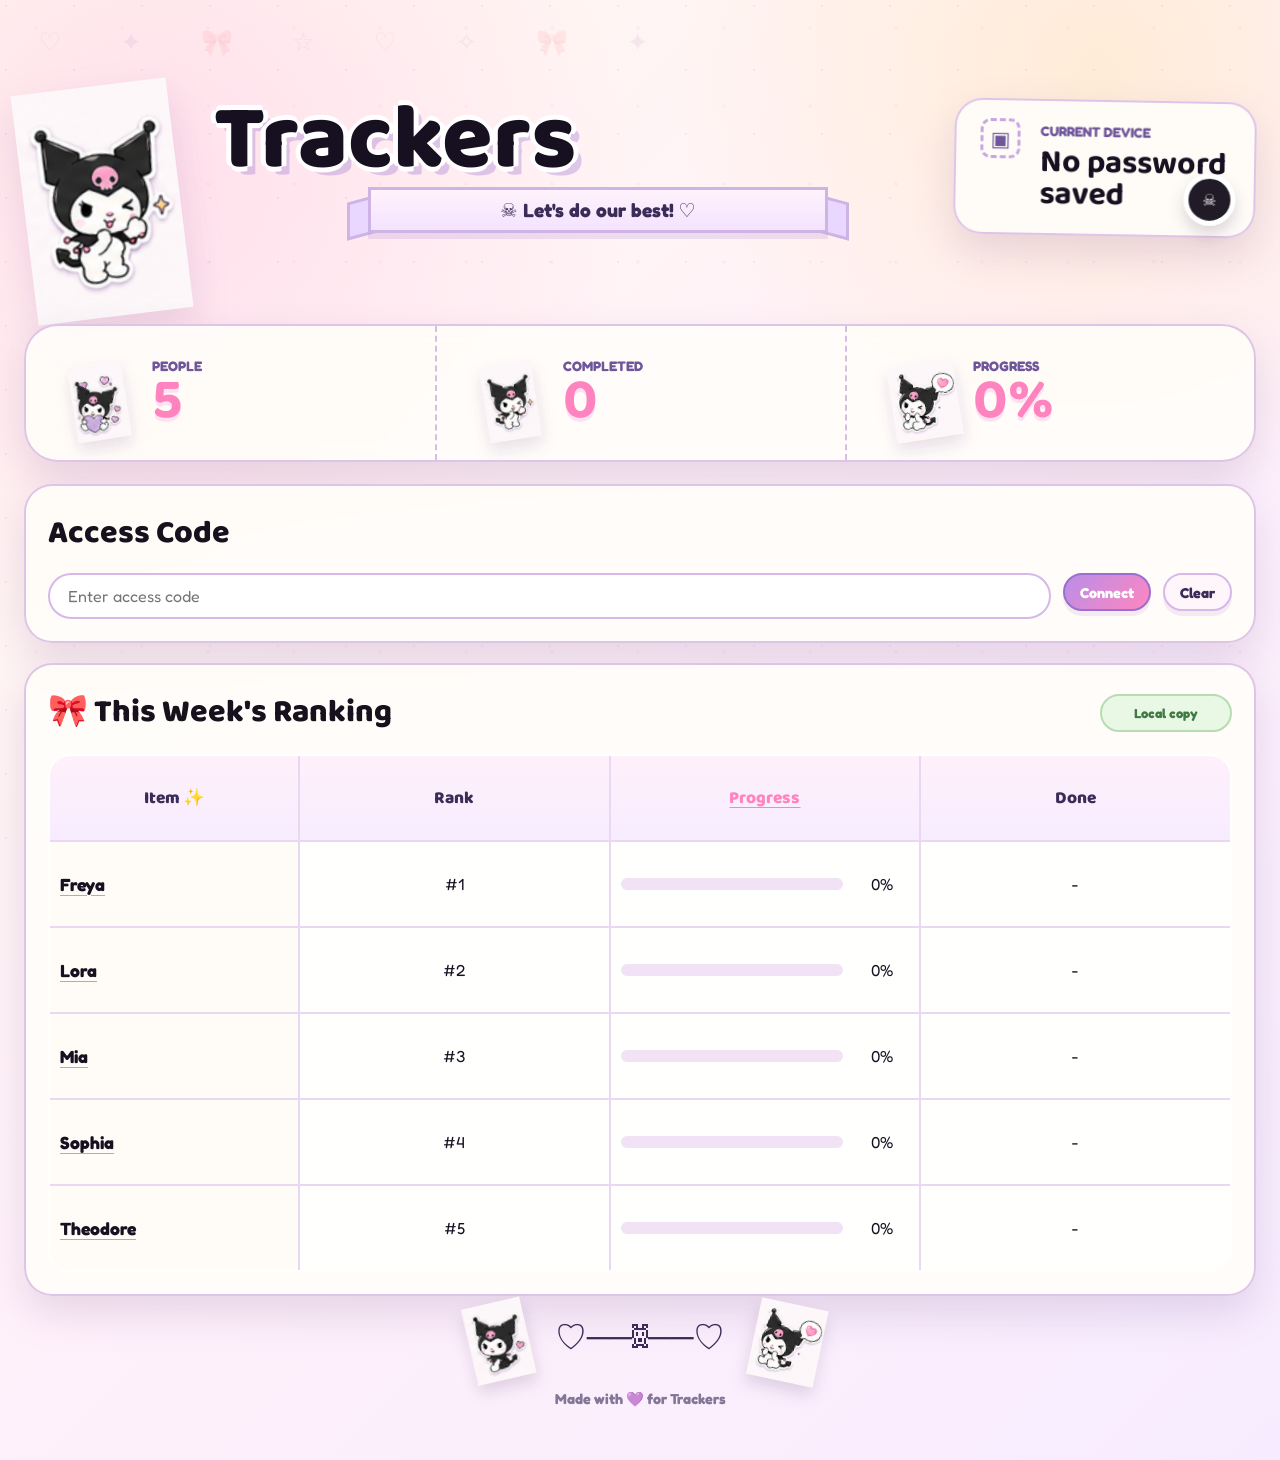
==== commit 632e7bc8: "Replace tracker mascot with Kuromi asset" ====
--- a/docs/index.html
+++ b/docs/index.html
@@ -15,20 +15,7 @@
     <main class="app-shell">
         <section class="hero">
             <div class="hero-copy">
-                <div class="hero-mascot mini-title-mascot" aria-hidden="true">
-                    <div class="mascot">
-                        <div class="ear ear-left"></div>
-                        <div class="ear ear-right"></div>
-                        <div class="face">
-                            <div class="skull">☠</div>
-                            <div class="eye eye-left"></div>
-                            <div class="eye eye-right"></div>
-                            <div class="blush blush-left"></div>
-                            <div class="blush blush-right"></div>
-                        </div>
-                        <div class="tail"></div>
-                    </div>
-                </div>
+                <span class="hero-sticker" aria-hidden="true"><img src="assets/item-2.png" alt=""></span>
                 <h1>Trackers</h1>
                 <p class="ribbon"><span>☠</span> Let's do our best! <span>♡</span></p>
             </div>
--- a/docs/tracker-shell.css
+++ b/docs/tracker-shell.css
@@ -92,166 +92,6 @@
     border: 0;
 }
 
-.hero-mascot {
-    min-height: 248px;
-    position: relative;
-}
-
-.mascot {
-    position: absolute;
-    left: 24px;
-    top: 8px;
-    width: 210px;
-    height: 218px;
-    filter: drop-shadow(0 14px 16px rgba(69, 43, 77, 0.18));
-    transform: rotate(-6deg);
-}
-
-.ear {
-    position: absolute;
-    top: 8px;
-    width: 78px;
-    height: 112px;
-    background: linear-gradient(145deg, #211b27, #35313a);
-    border: 4px solid #16131a;
-    z-index: 1;
-}
-
-.ear::before {
-    content: "";
-    position: absolute;
-    width: 18px;
-    height: 18px;
-    border-radius: 50%;
-    background: #22202a;
-    border: 4px solid #111;
-    top: -16px;
-}
-
-.ear-left {
-    left: 2px;
-    clip-path: polygon(8% 2%, 96% 34%, 82% 100%, 18% 78%);
-}
-
-.ear-left::before {
-    left: -10px;
-}
-
-.ear-right {
-    right: 0;
-    clip-path: polygon(92% 2%, 4% 34%, 18% 100%, 82% 78%);
-}
-
-.ear-right::before {
-    right: -10px;
-}
-
-.face {
-    position: absolute;
-    left: 32px;
-    top: 70px;
-    width: 144px;
-    height: 126px;
-    border-radius: 48% 48% 45% 45%;
-    background: #fff;
-    border: 5px solid #15131a;
-    z-index: 2;
-}
-
-.face::before {
-    content: "";
-    position: absolute;
-    inset: -48px 8px 72px;
-    background: #211b27;
-    border: 5px solid #15131a;
-    border-bottom: 0;
-    border-radius: 70px 70px 18px 18px;
-    z-index: -1;
-}
-
-.skull {
-    position: absolute;
-    left: 45px;
-    top: -40px;
-    width: 52px;
-    height: 40px;
-    display: grid;
-    place-items: center;
-    border-radius: 48% 48% 42% 42%;
-    background: #ff9bc7;
-    color: #46334f;
-    font-size: 1rem;
-    font-weight: 800;
-}
-
-.eye {
-    position: absolute;
-    top: 45px;
-    width: 20px;
-    height: 28px;
-    background: #111;
-    border-radius: 50%;
-}
-
-.eye-left {
-    left: 32px;
-    transform: rotate(-12deg);
-}
-
-.eye-right {
-    right: 32px;
-    transform: rotate(12deg);
-}
-
-.face::after {
-    content: "⌄";
-    position: absolute;
-    left: 61px;
-    top: 62px;
-    color: #e76ca9;
-    font-size: 2rem;
-    font-weight: 800;
-}
-
-.blush {
-    position: absolute;
-    top: 76px;
-    width: 25px;
-    height: 13px;
-    border-radius: 50%;
-    background: rgba(255, 145, 197, 0.54);
-}
-
-.blush-left {
-    left: 17px;
-}
-
-.blush-right {
-    right: 17px;
-}
-
-.tail {
-    position: absolute;
-    left: 2px;
-    top: 140px;
-    width: 56px;
-    height: 70px;
-    border-left: 8px solid #201b27;
-    border-bottom: 8px solid #201b27;
-    border-radius: 0 0 0 58px;
-    transform: rotate(20deg);
-}
-
-.tail::after {
-    content: "";
-    position: absolute;
-    left: -19px;
-    bottom: -14px;
-    border-top: 16px solid transparent;
-    border-bottom: 16px solid transparent;
-    border-right: 28px solid #201b27;
-}
-
 .hero-copy {
     align-self: center;
 }
@@ -923,27 +763,52 @@
 .hero-copy {
     position: relative;
     min-height: 248px;
-    padding-left: 248px;
+    padding-left: 190px;
     display: flex;
     flex-direction: column;
     justify-content: center;
 }
 
-.mini-title-mascot {
+.hero-sticker {
     position: absolute;
     left: 0;
-    top: 0;
-    width: 232px;
-    min-height: 248px;
-}
-
-.mini-title-mascot .mascot {
-    left: 0;
-    top: 8px;
+    top: 42px;
+    width: 156px;
+    display: grid;
+    place-items: center;
+    transform: rotate(-7deg);
+}
+
+.hero-sticker img {
+    width: 100%;
+    height: auto;
+    filter: drop-shadow(0 16px 18px rgba(128, 81, 148, 0.16));
 }
 
 .hero-copy h1 {
     max-width: 720px;
+}
+
+.home-button {
+    width: fit-content;
+    margin: 14px 0 0 154px;
+    border: 2px solid #d7b8ea;
+    border-radius: 999px;
+    padding: 8px 18px;
+    background: #fff6fc;
+    color: var(--deep-plum);
+    box-shadow: 0 5px 0 rgba(177, 136, 205, 0.16);
+    font-size: 0.95rem;
+    font-weight: 800;
+    text-decoration: none;
+    display: inline-flex;
+    align-items: center;
+    justify-content: center;
+}
+
+.home-button:hover {
+    transform: translateY(-2px);
+    box-shadow: 0 7px 0 rgba(177, 136, 205, 0.18);
 }
 
 .secondary-button {
@@ -1006,8 +871,14 @@
         align-items: center;
     }
 
-    .mini-title-mascot {
+    .hero-sticker {
         position: relative;
+        top: auto;
         margin: 0 auto;
     }
-}
+
+    .home-button {
+        margin-left: auto;
+        margin-right: auto;
+    }
+}
